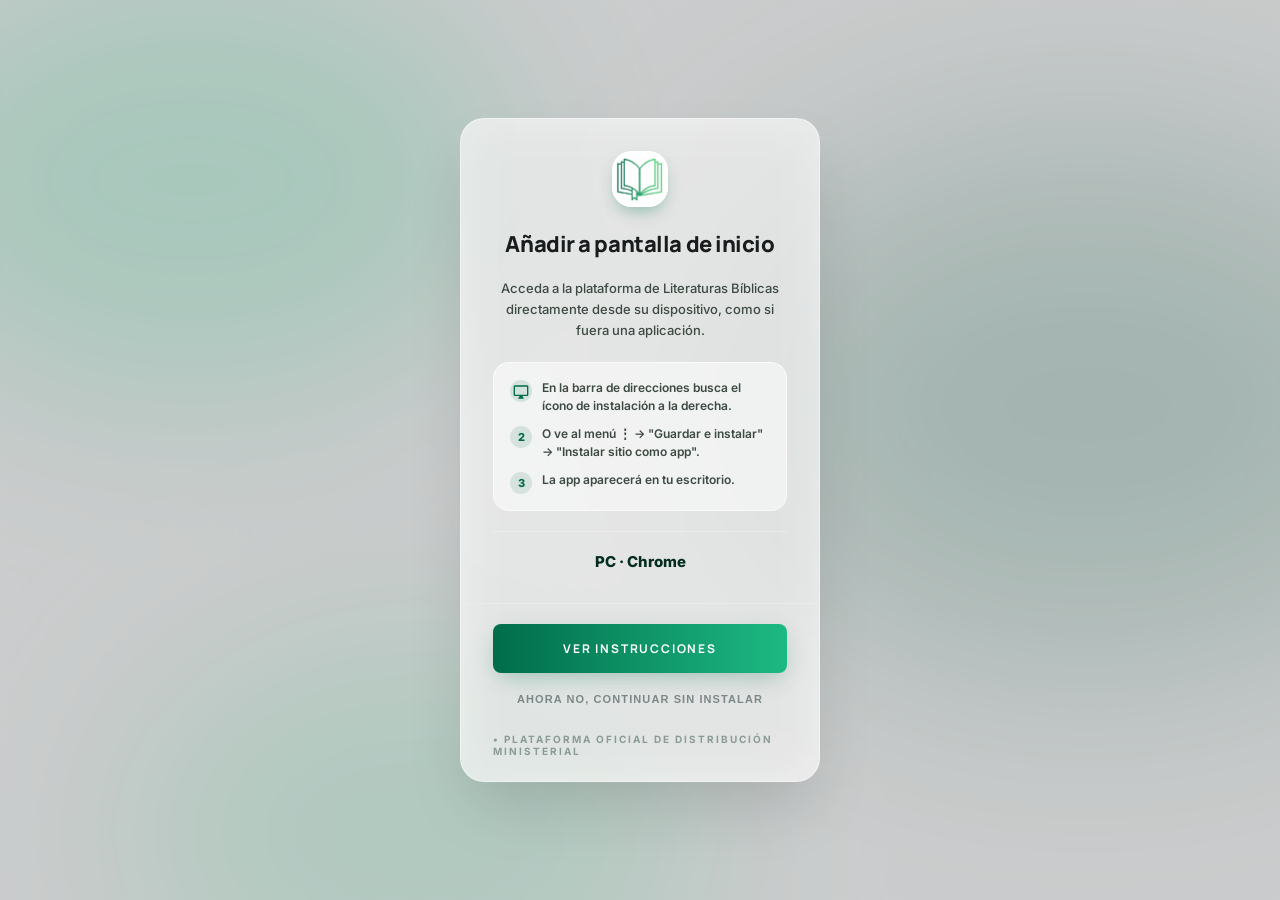
==== index.html @ d28c6828 "aplicacion de instalacion" ====
<!DOCTYPE html>
<html lang="es">
<head>
    <meta charset="UTF-8" />
    <meta name="viewport" content="width=device-width, initial-scale=1.0, viewport-fit=cover" />
    <title>Literaturas Bíblicas</title>

    <!-- PWA Meta -->
    <meta name="mobile-web-app-capable" content="yes" />
    <meta name="apple-mobile-web-app-capable" content="yes" />
    <meta name="apple-mobile-web-app-status-bar-style" content="default" />
    <meta name="apple-mobile-web-app-title" content="Lit. Bíblicas" />
    <meta name="application-name" content="Lit. Bíblicas" />
    <meta name="theme-color" content="#006c4a" />

    <link rel="apple-touch-icon" href="icon-192.png" />
    <link rel="apple-touch-icon" sizes="180x180" href="icon-192.png" />
    <link rel="manifest" href="manifest.json" />
    <link rel="icon" type="image/png" href="icon-192.png" />

    <link href="https://fonts.googleapis.com/css2?family=Manrope:wght@400;500;600;700;800&family=Inter:wght@300;400;500;600&display=swap" rel="stylesheet"/>

    <style>
        *, *::before, *::after { box-sizing: border-box; margin: 0; padding: 0; }
        :root {
            --primary: #006c4a;
            --primary-container: #1db983;
            --on-primary: #ffffff;
            --surface: #f8f9fa;
            --on-surface: #191c1d;
            --on-surface-variant: #3d4a42;
            --tertiary: #516161;
        }
        body {
            font-family: 'Inter', sans-serif;
            background: #f8f9fa;
            min-height: 100dvh;
            display: flex;
            align-items: center;
            justify-content: center;
            overflow: hidden;
            position: relative;
        }
        .bg-blobs { position: fixed; inset: 0; pointer-events: none; z-index: 0; overflow: hidden; }
        .blob { position: absolute; border-radius: 50%; filter: blur(90px); }
        .blob-1 { top: -5%; left: -10%; width: 50%; height: 50%; background: rgba(110,231,183,0.30); }
        .blob-2 { top: 15%; right: -15%; width: 60%; height: 60%; background: rgba(0,108,74,0.20); filter: blur(120px); }
        .blob-3 { bottom: -15%; left: 10%; width: 45%; height: 45%; background: rgba(167,243,208,0.40); }

        .modal-overlay {
            position: fixed; inset: 0; background: rgba(25, 28, 29, 0.20); backdrop-filter: blur(4px);
            -webkit-backdrop-filter: blur(4px); z-index: 100; display: flex; align-items: center;
            justify-content: center; padding: 1.5rem; animation: fadeOverlay 0.3s ease-out;
        }
        @keyframes fadeOverlay { from { opacity: 0; } to { opacity: 1; } }

        .modal {
            background: rgba(255, 255, 255, 0.70); backdrop-filter: blur(24px);
            -webkit-backdrop-filter: blur(24px); border: 1px solid rgba(255,255,255,0.40);
            border-radius: 24px; width: 100%; max-width: 360px; overflow: hidden;
            box-shadow: 0 32px 64px -12px rgba(0,0,0,0.15); animation: zoomIn 0.3s ease-out;
        }
        @keyframes zoomIn { from { transform: scale(0.95); opacity: 0; } to { transform: scale(1); opacity: 1; } }

        .modal-body { padding: 2rem; display: flex; flex-direction: column; align-items: center; text-align: center; gap: 1.25rem; }

        .app-icon-preview { width: 56px; height: 56px; border-radius: 20px; background-color: #ffffff; box-shadow: 0 8px 16px -4px rgba(0,108,74,0.35); margin-bottom: 0.25rem; object-fit: cover; display: block; }

        .modal-title { font-family: 'Manrope', sans-serif; font-size: 1.375rem; font-weight: 800; color: var(--on-surface); letter-spacing: -0.02em; line-height: 1.2; }
        .modal-desc { font-size: 0.8125rem; font-weight: 500; color: var(--on-surface-variant); line-height: 1.65; max-width: 280px; }

        .steps { width: 100%; background: rgba(255,255,255,0.50); border-radius: 16px; border: 1px solid rgba(255,255,255,0.60); padding: 1rem; display: flex; flex-direction: column; gap: 0.625rem; text-align: left; }
        .step { display: flex; align-items: flex-start; gap: 0.625rem; font-size: 0.75rem; font-weight: 600; color: var(--on-surface-variant); line-height: 1.5; }
        .step-num { min-width: 22px; height: 22px; border-radius: 50%; background: rgba(0,108,74,0.12); color: var(--primary); font-size: 0.6875rem; font-weight: 800; display: flex; align-items: center; justify-content: center; flex-shrink: 0; margin-top: 1px; }
        .step-icon { width: 16px; height: 16px; fill: var(--primary); flex-shrink: 0; margin-top: 3px; }

        .divider { width: 100%; height: 1px; background: rgba(255,255,255,0.30); }
        .highlight-text { font-size: 0.9375rem; font-weight: 800; color: #042d1e; }

        .modal-footer { padding: 1.25rem 2rem 1.5rem; border-top: 1px solid rgba(255,255,255,0.20); display: flex; flex-direction: column; gap: 0.625rem; }
        
        .btn-primary { width: 100%; padding: 1rem; background: linear-gradient(90deg, #006c4a 0%, #1db983 100%); color: white; border: none; border-radius: 8px; font-family: 'Manrope', sans-serif; font-size: 0.75rem; font-weight: 700; letter-spacing: 0.15em; text-transform: uppercase; cursor: pointer; transition: opacity 0.2s, transform 0.15s; box-shadow: 0 8px 24px -6px rgba(0,108,74,0.35); }
        .btn-primary:hover { opacity: 0.92; } .btn-primary:active { transform: scale(0.98); } .btn-primary:disabled { opacity: 0.55; cursor: not-allowed; }
        
        .btn-skip { width: 100%; padding: 0.625rem; background: transparent; border: none; font-size: 0.6875rem; font-weight: 700; color: var(--tertiary); letter-spacing: 0.10em; text-transform: uppercase; cursor: pointer; opacity: 0.70; transition: opacity 0.2s; }
        .btn-skip:hover { opacity: 1; }

        .redirect-screen { display: flex; flex-direction: column; align-items: center; justify-content: center; text-align: center; gap: 1rem; padding: 2rem; min-height: 100dvh; position: relative; z-index: 10; }
        .redirect-screen .spinner { width: 48px; height: 48px; border: 3px solid rgba(0,108,74,0.15); border-top-color: var(--primary); border-radius: 50%; animation: spin 0.8s linear infinite; }
        @keyframes spin { to { transform: rotate(360deg); } }
        .redirect-screen p { font-family: 'Manrope', sans-serif; font-size: 0.875rem; font-weight: 600; color: var(--on-surface-variant); letter-spacing: 0.05em; }
        
        .brand-footer { font-size: 0.625rem; font-weight: 700; letter-spacing: 0.20em; text-transform: uppercase; color: rgba(4,45,30,0.40); margin-top: 0.5rem; }
        .hidden { display: none !important; }
    </style>
</head>
<body>

<div class="bg-blobs">
    <div class="blob blob-1"></div>
    <div class="blob blob-2"></div>
    <div class="blob blob-3"></div>
</div>

<svg style="display:none" xmlns="http://www.w3.org/2000/svg">
    <symbol id="i-share" viewBox="0 0 24 24"><path d="M16 5l-1.42 1.42-1.59-1.59V16h-1.98V4.83L9.42 6.42 8 5l4-4 4 4zm4 5v11c0 1.1-.9 2-2 2H6c-1.11 0-2-.89-2-2V10c0-1.11.89-2 2-2h3v2H6v11h12V10h-3V8h3c1.1 0 2 .89 2 2z"/></symbol>
    <symbol id="i-more" viewBox="0 0 24 24"><path d="M12 8c1.1 0 2-.9 2-2s-.9-2-2-2-2 .9-2 2 .9 2 2 2zm0 2c-1.1 0-2 .9-2 2s.9 2 2 2 2-.9 2-2-.9-2-2-2zm0 6c-1.1 0-2 .9-2 2s.9 2 2 2 2-.9 2-2-.9-2-2-2z"/></symbol>
    <symbol id="i-desktop" viewBox="0 0 24 24"><path d="M21 2H3c-1.1 0-2 .9-2 2v12c0 1.1.9 2 2 2h7l-2 3v1h8v-1l-2-3h7c1.1 0 2-.9 2-2V4c0-1.1-.9-2-2-2zm0 14H3V4h18v12z"/></symbol>
    <symbol id="i-android" viewBox="0 0 24 24"><path d="M17.523 15.341a1 1 0 0 1-1-1 1 1 0 0 1 1-1 1 1 0 0 1 1 1 1 1 0 0 1-1 1m-11.046 0a1 1 0 0 1-1-1 1 1 0 0 1 1-1 1 1 0 0 1 1 1 1 1 0 0 1-1 1M17.705 9.5l1.938-3.354a.403.403 0 0 0-.148-.549.403.403 0 0 0-.55.148L17.00 9.17A11.32 11.32 0 0 0 12 8c-1.747 0-3.388.401-4.855 1.108L5.2 5.745a.403.403 0 0 0-.55-.148.403.403 0 0 0-.148.549L6.44 9.5C4.326 10.667 2.908 12.758 2.908 15.17H21.09c0-2.412-1.418-4.503-3.386-5.67"/></symbol>
    <symbol id="i-info" viewBox="0 0 24 24"><path d="M12 2C6.48 2 2 6.48 2 12s4.48 10 10 10 10-4.48 10-10S17.52 2 12 2zm1 15h-2v-6h2v6zm0-8h-2V7h2v2z"/></symbol>
</svg>

<div class="redirect-screen hidden" id="redirectScreen">
    <img src="icon-192.png" alt="Icono" class="app-icon-preview" style="width:72px;height:72px;border-radius:20px;">
    <div>
        <p style="font-family:'Manrope',sans-serif;font-size:1.1rem;font-weight:800;color:#042d1e;margin-bottom:4px;">Literaturas Bíblicas</p>
        <p style="font-size:0.75rem;color:var(--on-surface-variant);font-weight:500;">Abriendo la plataforma…</p>
    </div>
    <div class="spinner"></div>
    <p class="brand-footer">• Plataforma Oficial de Distribución Ministerial</p>
</div>

<div class="modal-overlay hidden" id="modalOverlay">
    <div class="modal" id="modal">
        <div class="modal-body" id="modalBody">
            <img src="icon-192.png" alt="Icono" class="app-icon-preview">
            <h2 class="modal-title" id="modalTitle">Añadir a pantalla de inicio</h2>
            <p class="modal-desc" id="modalDesc">
                Acceda a la plataforma de Literaturas Bíblicas directamente desde su dispositivo, como si fuera una aplicación.
            </p>
            <div class="steps" id="stepsBox"></div>
            <div class="divider"></div>
            <p class="highlight-text" id="platformLabel"></p>
        </div>
        <div class="modal-footer">
            <button class="btn-primary" id="btnAction" onclick="handleAction()">
                AÑADIR A INICIO
            </button>
            <button class="btn-skip" onclick="skipAndGo()">
                Ahora no, continuar sin instalar
            </button>
            <p class="brand-footer">• Plataforma Oficial de Distribución Ministerial</p>
        </div>
    </div>
</div>

<script>
    const APP_URL = 'https://script.google.com/macros/s/AKfycbxErZpzjxX4OtfdjcHgr7zdVkTiATpbH0q8MA35F3gv9asJ4lAZv3z_hXBvRh4623ho/exec';

    if ('serviceWorker' in navigator) {
        window.addEventListener('load', () => {
            navigator.serviceWorker.register('./sw.js').catch(err => console.warn('SW:', err));
        });
    }

    const ua = navigator.userAgent || '';
    const isIOS = /iP(hone|ad|od)/i.test(ua);
    const isMac = /Macintosh/i.test(ua) && !isIOS;
    const isAndroid = /Android/i.test(ua);
    const isWindows = /Windows/i.test(ua);
    const isLinux = /Linux/i.test(ua) && !isAndroid;
    const isSafari = /Safari/i.test(ua) && !/Chrome/i.test(ua);
    const isChrome = /Chrome/i.test(ua) && !/Edg/i.test(ua);
    const isEdge = /Edg/i.test(ua);
    const isFirefox = /Firefox/i.test(ua);
    const isSamsungBrowser = /SamsungBrowser/i.test(ua);

    // Detección ESTRICTA de App Instalada
    const isStandalone = window.matchMedia('(display-mode: standalone)').matches || window.navigator.standalone === true;

    let deferredPrompt = null;
    window.addEventListener('beforeinstallprompt', (e) => {
        e.preventDefault();
        deferredPrompt = e;
        updateButtonForNative();
    });

    window.addEventListener('DOMContentLoaded', () => {
        // ÚNICA regla para saltar: estar abriéndolo como app nativa instalada.
        if (isStandalone) {
            goToApp();
        } else {
            buildModal();
            show('modalOverlay');
        }
    });

    function buildModal() {
        const stepsBox = document.getElementById('stepsBox');
        const platformLabel = document.getElementById('platformLabel');
        const btnAction = document.getElementById('btnAction');

        let steps = [];
        let label = '';
        let btnText = 'AÑADIR A INICIO';

        if (isIOS) {
            label = 'iOS · Safari';
            if (!isSafari) {
                label = 'iOS · Abrir en Safari';
                btnText = 'ABRIR EN SAFARI';
                steps = [
                    { text: 'Toca el botón de abajo para abrir esta página en Safari.' },
                    { text: 'Luego pulsa el ícono Compartir (cuadro con flecha ↑).' },
                    { text: 'Selecciona "Añadir a pantalla de inicio".' },
                    { text: 'Confirma tocando "Añadir".' }
                ];
            } else {
                btnText = 'VER INSTRUCCIONES';
                steps = [
                    { icon: 'i-share', text: 'Pulsa el ícono Compartir (cuadro con flecha ↑) en la barra inferior.' },
                    { text: 'Desplázate y toca "Añadir a pantalla de inicio".' },
                    { text: 'Confirma tocando "Añadir" en la esquina superior derecha.' }
                ];
            }
        } else if (isAndroid) {
            label = 'Android · ' + (isSamsungBrowser ? 'Samsung Internet' : isChrome ? 'Chrome' : isEdge ? 'Edge' : 'Navegador');
            if (deferredPrompt) {
                btnText = 'AÑADIR A INICIO AHORA';
                steps = [
                    { icon: 'i-android', text: 'Toca el botón de abajo.' },
                    { text: 'Confirma "Instalar" o "Añadir" en el mensaje del sistema.' },
                    { text: 'El icono aparecerá en tu pantalla de inicio.' }
                ];
            } else if (isSamsungBrowser) {
                btnText = 'VER INSTRUCCIONES';
                steps = [
                    { icon: 'i-more', text: 'Toca el ícono ⋮ (menú) en la esquina inferior derecha.' },
                    { text: 'Selecciona "Añadir a página de inicio".' },
                    { text: 'Confirma tocando "Añadir".' }
                ];
            } else if (isFirefox) {
                btnText = 'VER INSTRUCCIONES';
                steps = [
                    { icon: 'i-more', text: 'Toca el ícono ⋮ (menú) arriba a la derecha.' },
                    { text: 'Selecciona "Instalar" o "Añadir a pantalla de inicio".' },
                    { text: 'Confirma en el diálogo que aparece.' }
                ];
            } else {
                btnText = 'VER INSTRUCCIONES';
                steps = [
                    { icon: 'i-more', text: 'Toca el ícono ⋮ (menú) del navegador.' },
                    { text: 'Busca "Añadir a pantalla de inicio" o "Instalar app".' },
                    { text: 'Confirma para crear el icono.' }
                ];
            }
        } else if (isWindows || isMac || isLinux) {
            const browser = isEdge ? 'Edge' : isChrome ? 'Chrome' : isFirefox ? 'Firefox' : 'Navegador';
            label = (isWindows ? 'Windows' : isMac ? 'macOS' : 'PC') + ' · ' + browser;

            if ((isChrome || isEdge) && !isFirefox) {
                btnText = deferredPrompt ? 'INSTALAR APLICACIÓN' : 'VER INSTRUCCIONES';
                steps = [
                    { icon: 'i-desktop', text: deferredPrompt
                        ? 'Haz clic en el botón de abajo para instalar directamente.'
                        : 'En la barra de direcciones busca el ícono de instalación a la derecha.' },
                    { text: 'O ve al menú ⋮ → "Guardar e instalar" → "Instalar sitio como app".' },
                    { text: 'La app aparecerá en tu escritorio.' }
                ];
            } else {
                btnText = 'VER INSTRUCCIONES';
                steps = [
                    { icon: 'i-info', text: 'Para una instalación automática usa Chrome o Edge.' },
                    { text: 'Abre esta página en Chrome y busca el ícono de instalar en la barra de direcciones.' },
                    { text: 'Haz clic para añadir el acceso directo como aplicación.' }
                ];
            }
        } else {
            label = 'Tu dispositivo';
            btnText = 'VER INSTRUCCIONES';
            steps = [
                { icon: 'i-more', text: 'Abre el menú de tu navegador.' },
                { text: 'Busca la opción "Añadir a pantalla de inicio" o "Instalar".' },
                { text: 'Confirma para crear el acceso directo.' }
            ];
        }

        stepsBox.innerHTML = steps.map((s, i) => `
            <div class="step">
                <div class="step-num">${s.icon ? `<svg class="step-icon" viewBox="0 0 24 24"><use href="#${s.icon}"></use></svg>` : i + 1}</div>
                <span>${s.text}</span>
            </div>
        `).join('');
        platformLabel.textContent = label;
        btnAction.textContent = btnText;
    }

    function updateButtonForNative() {
        const btn = document.getElementById('btnAction');
        if (btn && (isAndroid || (!isIOS && (isWindows || isMac || isLinux)))) {
            btn.textContent = (isWindows || isMac || isLinux) ? 'INSTALAR APLICACIÓN' : 'AÑADIR A INICIO AHORA';
            buildModal(); 
        }
    }

    async function handleAction() {
        const btn = document.getElementById('btnAction');

        if (deferredPrompt) {
            btn.disabled = true;
            btn.textContent = 'INSTALANDO…';
            try {
                await deferredPrompt.prompt();
                const choice = await deferredPrompt.userChoice;
                deferredPrompt = null;
                if (choice.outcome === 'accepted') {
                    btn.textContent = '✓ INSTALADO';
                    setTimeout(goToApp, 1200);
                } else {
                    btn.disabled = false;
                    btn.textContent = 'AÑADIR A INICIO';
                }
            } catch(e) {
                btn.disabled = false;
                btn.textContent = 'AÑADIR A INICIO';
            }
            return;
        }

        if (isIOS && !isSafari) {
            window.location.href = 'x-web-search://?q=' + encodeURIComponent(location.href);
            setTimeout(() => {
                document.getElementById('modalDesc').textContent = 'Copia esta URL y ábrela en Safari: ' + location.href;
            }, 400);
            return;
        }

        skipAndGo();
    }

    function skipAndGo() {
        hide('modalOverlay');
        goToApp();
    }

    function goToApp() {
        show('redirectScreen');
        setTimeout(() => { window.location.href = APP_URL; }, 800);
    }

    function show(id) { document.getElementById(id).classList.remove('hidden'); }
    function hide(id) { document.getElementById(id).classList.add('hidden'); }
</script>

</body>
</html>
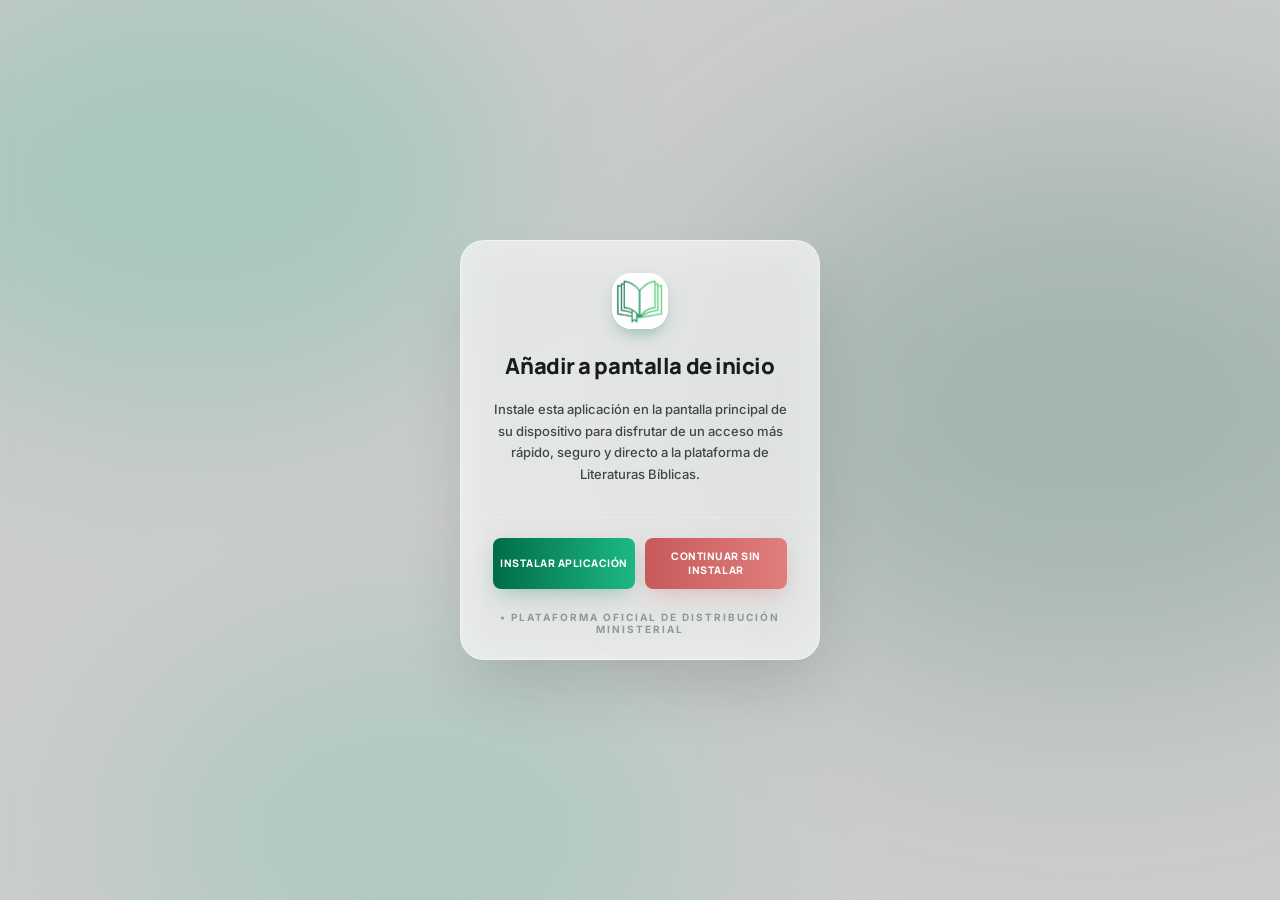
==== commit 62defee7: "areglados los botones de instalar y no instalar" ====
--- a/index.html
+++ b/index.html
@@ -29,6 +29,7 @@
             --surface: #f8f9fa;
             --on-surface: #191c1d;
             --on-surface-variant: #3d4a42;
+            --error: #ba1a1a;
             --tertiary: #516161;
         }
         body {
@@ -64,33 +65,86 @@
 
         .modal-body { padding: 2rem; display: flex; flex-direction: column; align-items: center; text-align: center; gap: 1.25rem; }
 
-        .app-icon-preview { width: 56px; height: 56px; border-radius: 20px; background-color: #ffffff; box-shadow: 0 8px 16px -4px rgba(0,108,74,0.35); margin-bottom: 0.25rem; object-fit: cover; display: block; }
+        .app-icon-preview { 
+            width: 56px; 
+            height: 56px; 
+            border-radius: 20px; 
+            background-color: #ffffff; 
+            box-shadow: 0 8px 16px -4px rgba(0,108,74,0.35); 
+            margin-bottom: 0.25rem; 
+            object-fit: cover; 
+            display: block;
+            image-rendering: -webkit-optimize-contrast;
+            image-rendering: high-quality;
+        }
 
         .modal-title { font-family: 'Manrope', sans-serif; font-size: 1.375rem; font-weight: 800; color: var(--on-surface); letter-spacing: -0.02em; line-height: 1.2; }
-        .modal-desc { font-size: 0.8125rem; font-weight: 500; color: var(--on-surface-variant); line-height: 1.65; max-width: 280px; }
-
-        .steps { width: 100%; background: rgba(255,255,255,0.50); border-radius: 16px; border: 1px solid rgba(255,255,255,0.60); padding: 1rem; display: flex; flex-direction: column; gap: 0.625rem; text-align: left; }
+        .modal-desc { font-size: 0.8125rem; font-weight: 500; color: var(--on-surface-variant); line-height: 1.65; width: 100%; transition: all 0.3s ease;}
+
+        .steps { width: 100%; background: rgba(255,255,255,0.50); border-radius: 16px; border: 1px solid rgba(255,255,255,0.60); padding: 1rem; display: flex; flex-direction: column; gap: 0.625rem; text-align: left; animation: fadeOverlay 0.3s ease-out;}
         .step { display: flex; align-items: flex-start; gap: 0.625rem; font-size: 0.75rem; font-weight: 600; color: var(--on-surface-variant); line-height: 1.5; }
         .step-num { min-width: 22px; height: 22px; border-radius: 50%; background: rgba(0,108,74,0.12); color: var(--primary); font-size: 0.6875rem; font-weight: 800; display: flex; align-items: center; justify-content: center; flex-shrink: 0; margin-top: 1px; }
         .step-icon { width: 16px; height: 16px; fill: var(--primary); flex-shrink: 0; margin-top: 3px; }
 
-        .divider { width: 100%; height: 1px; background: rgba(255,255,255,0.30); }
-        .highlight-text { font-size: 0.9375rem; font-weight: 800; color: #042d1e; }
-
-        .modal-footer { padding: 1.25rem 2rem 1.5rem; border-top: 1px solid rgba(255,255,255,0.20); display: flex; flex-direction: column; gap: 0.625rem; }
-        
-        .btn-primary { width: 100%; padding: 1rem; background: linear-gradient(90deg, #006c4a 0%, #1db983 100%); color: white; border: none; border-radius: 8px; font-family: 'Manrope', sans-serif; font-size: 0.75rem; font-weight: 700; letter-spacing: 0.15em; text-transform: uppercase; cursor: pointer; transition: opacity 0.2s, transform 0.15s; box-shadow: 0 8px 24px -6px rgba(0,108,74,0.35); }
-        .btn-primary:hover { opacity: 0.92; } .btn-primary:active { transform: scale(0.98); } .btn-primary:disabled { opacity: 0.55; cursor: not-allowed; }
-        
-        .btn-skip { width: 100%; padding: 0.625rem; background: transparent; border: none; font-size: 0.6875rem; font-weight: 700; color: var(--tertiary); letter-spacing: 0.10em; text-transform: uppercase; cursor: pointer; opacity: 0.70; transition: opacity 0.2s; }
-        .btn-skip:hover { opacity: 1; }
+        .modal-footer { padding: 1.25rem 2rem 1.5rem; border-top: 1px solid rgba(255,255,255,0.20); display: flex; flex-direction: column; gap: 0.875rem; }
+        
+        .action-buttons {
+            display: grid;
+            grid-template-columns: 1fr 1fr;
+            gap: 0.625rem;
+            width: 100%;
+            transition: all 0.3s ease;
+        }
+
+        .btn-action {
+            width: 100%;
+            padding: 0.75rem 0.4rem;
+            color: white;
+            border: none;
+            border-radius: 8px;
+            font-family: 'Manrope', sans-serif;
+            font-size: 0.65rem;
+            font-weight: 800;
+            letter-spacing: 0.05em;
+            text-transform: uppercase;
+            cursor: pointer;
+            transition: opacity 0.2s, transform 0.15s;
+            display: flex;
+            align-items: center;
+            justify-content: center;
+            text-align: center;
+            line-height: 1.3;
+        }
+
+        .btn-action:hover { opacity: 0.92; } 
+        .btn-action:active { transform: scale(0.98); } 
+        .btn-action:disabled { opacity: 0.55; cursor: not-allowed; }
+
+        .btn-primary { 
+            background: linear-gradient(90deg, #006c4a 0%, #1db983 100%); 
+            box-shadow: 0 8px 24px -6px rgba(0,108,74,0.35); 
+        }
+        
+        .btn-danger { 
+            background: linear-gradient(90deg, #c75a5a 0%, #e07e7e 100%); 
+            box-shadow: 0 8px 24px -6px rgba(199, 90, 90, 0.35); 
+        }
 
         .redirect-screen { display: flex; flex-direction: column; align-items: center; justify-content: center; text-align: center; gap: 1rem; padding: 2rem; min-height: 100dvh; position: relative; z-index: 10; }
         .redirect-screen .spinner { width: 48px; height: 48px; border: 3px solid rgba(0,108,74,0.15); border-top-color: var(--primary); border-radius: 50%; animation: spin 0.8s linear infinite; }
         @keyframes spin { to { transform: rotate(360deg); } }
         .redirect-screen p { font-family: 'Manrope', sans-serif; font-size: 0.875rem; font-weight: 600; color: var(--on-surface-variant); letter-spacing: 0.05em; }
         
-        .brand-footer { font-size: 0.625rem; font-weight: 700; letter-spacing: 0.20em; text-transform: uppercase; color: rgba(4,45,30,0.40); margin-top: 0.5rem; }
+        .brand-footer { 
+            font-size: 0.625rem; 
+            font-weight: 700; 
+            letter-spacing: 0.20em; 
+            text-transform: uppercase; 
+            color: rgba(4,45,30,0.40); 
+            margin-top: 0.5rem; 
+            text-align: center; /* Centrado como solicitaste */
+        }
+        
         .hidden { display: none !important; }
     </style>
 </head>
@@ -111,7 +165,7 @@
 </svg>
 
 <div class="redirect-screen hidden" id="redirectScreen">
-    <img src="icon-192.png" alt="Icono" class="app-icon-preview" style="width:72px;height:72px;border-radius:20px;">
+    <img src="icon-192.png" srcset="icon-192.png 1x, icon-512.png 2x" alt="Icono" class="app-icon-preview" style="width:72px;height:72px;border-radius:20px;">
     <div>
         <p style="font-family:'Manrope',sans-serif;font-size:1.1rem;font-weight:800;color:#042d1e;margin-bottom:4px;">Literaturas Bíblicas</p>
         <p style="font-size:0.75rem;color:var(--on-surface-variant);font-weight:500;">Abriendo la plataforma…</p>
@@ -123,22 +177,27 @@
 <div class="modal-overlay hidden" id="modalOverlay">
     <div class="modal" id="modal">
         <div class="modal-body" id="modalBody">
-            <img src="icon-192.png" alt="Icono" class="app-icon-preview">
+            <img src="icon-192.png" srcset="icon-192.png 1x, icon-512.png 2x" alt="Icono" class="app-icon-preview">
+            
             <h2 class="modal-title" id="modalTitle">Añadir a pantalla de inicio</h2>
+            
             <p class="modal-desc" id="modalDesc">
-                Acceda a la plataforma de Literaturas Bíblicas directamente desde su dispositivo, como si fuera una aplicación.
+                Instale esta aplicación en la pantalla principal de su dispositivo para disfrutar de un acceso más rápido, seguro y directo a la plataforma de Literaturas Bíblicas.
             </p>
-            <div class="steps" id="stepsBox"></div>
-            <div class="divider"></div>
-            <p class="highlight-text" id="platformLabel"></p>
+            
+            <!-- Las instrucciones están ocultas inicialmente para no ocupar espacio -->
+            <div class="steps hidden" id="stepsBox"></div>
         </div>
+        
         <div class="modal-footer">
-            <button class="btn-primary" id="btnAction" onclick="handleAction()">
-                AÑADIR A INICIO
-            </button>
-            <button class="btn-skip" onclick="skipAndGo()">
-                Ahora no, continuar sin instalar
-            </button>
+            <div class="action-buttons" id="actionButtons">
+                <button class="btn-action btn-primary" id="btnAction" onclick="handleAction()">
+                    INSTALAR APLICACIÓN
+                </button>
+                <button class="btn-action btn-danger" id="btnSkip" onclick="skipAndGo()">
+                    CONTINUAR SIN INSTALAR
+                </button>
+            </div>
             <p class="brand-footer">• Plataforma Oficial de Distribución Ministerial</p>
         </div>
     </div>
@@ -165,48 +224,36 @@
     const isFirefox = /Firefox/i.test(ua);
     const isSamsungBrowser = /SamsungBrowser/i.test(ua);
 
-    // Detección ESTRICTA de App Instalada
     const isStandalone = window.matchMedia('(display-mode: standalone)').matches || window.navigator.standalone === true;
 
     let deferredPrompt = null;
     window.addEventListener('beforeinstallprompt', (e) => {
         e.preventDefault();
         deferredPrompt = e;
-        updateButtonForNative();
     });
 
     window.addEventListener('DOMContentLoaded', () => {
-        // ÚNICA regla para saltar: estar abriéndolo como app nativa instalada.
         if (isStandalone) {
             goToApp();
         } else {
-            buildModal();
+            prepareSteps(); // Prepara las instrucciones en memoria, pero no las muestra todavía
             show('modalOverlay');
         }
     });
 
-    function buildModal() {
+    // Esta función genera las instrucciones según el dispositivo
+    function prepareSteps() {
         const stepsBox = document.getElementById('stepsBox');
-        const platformLabel = document.getElementById('platformLabel');
-        const btnAction = document.getElementById('btnAction');
-
         let steps = [];
-        let label = '';
-        let btnText = 'AÑADIR A INICIO';
 
         if (isIOS) {
-            label = 'iOS · Safari';
             if (!isSafari) {
-                label = 'iOS · Abrir en Safari';
-                btnText = 'ABRIR EN SAFARI';
-                steps = [
-                    { text: 'Toca el botón de abajo para abrir esta página en Safari.' },
-                    { text: 'Luego pulsa el ícono Compartir (cuadro con flecha ↑).' },
-                    { text: 'Selecciona "Añadir a pantalla de inicio".' },
-                    { text: 'Confirma tocando "Añadir".' }
+                steps = [
+                    { text: 'Esta función de instalación solo está disponible en Safari.' },
+                    { text: 'Toca opciones y copia el enlace de esta página.' },
+                    { text: 'Abre el navegador Safari, pega el enlace e instala desde allí.' }
                 ];
             } else {
-                btnText = 'VER INSTRUCCIONES';
                 steps = [
                     { icon: 'i-share', text: 'Pulsa el ícono Compartir (cuadro con flecha ↑) en la barra inferior.' },
                     { text: 'Desplázate y toca "Añadir a pantalla de inicio".' },
@@ -214,30 +261,19 @@
                 ];
             }
         } else if (isAndroid) {
-            label = 'Android · ' + (isSamsungBrowser ? 'Samsung Internet' : isChrome ? 'Chrome' : isEdge ? 'Edge' : 'Navegador');
-            if (deferredPrompt) {
-                btnText = 'AÑADIR A INICIO AHORA';
-                steps = [
-                    { icon: 'i-android', text: 'Toca el botón de abajo.' },
-                    { text: 'Confirma "Instalar" o "Añadir" en el mensaje del sistema.' },
-                    { text: 'El icono aparecerá en tu pantalla de inicio.' }
-                ];
-            } else if (isSamsungBrowser) {
-                btnText = 'VER INSTRUCCIONES';
+            if (isSamsungBrowser) {
                 steps = [
                     { icon: 'i-more', text: 'Toca el ícono ⋮ (menú) en la esquina inferior derecha.' },
                     { text: 'Selecciona "Añadir a página de inicio".' },
                     { text: 'Confirma tocando "Añadir".' }
                 ];
             } else if (isFirefox) {
-                btnText = 'VER INSTRUCCIONES';
                 steps = [
                     { icon: 'i-more', text: 'Toca el ícono ⋮ (menú) arriba a la derecha.' },
                     { text: 'Selecciona "Instalar" o "Añadir a pantalla de inicio".' },
                     { text: 'Confirma en el diálogo que aparece.' }
                 ];
             } else {
-                btnText = 'VER INSTRUCCIONES';
                 steps = [
                     { icon: 'i-more', text: 'Toca el ícono ⋮ (menú) del navegador.' },
                     { text: 'Busca "Añadir a pantalla de inicio" o "Instalar app".' },
@@ -245,20 +281,13 @@
                 ];
             }
         } else if (isWindows || isMac || isLinux) {
-            const browser = isEdge ? 'Edge' : isChrome ? 'Chrome' : isFirefox ? 'Firefox' : 'Navegador';
-            label = (isWindows ? 'Windows' : isMac ? 'macOS' : 'PC') + ' · ' + browser;
-
             if ((isChrome || isEdge) && !isFirefox) {
-                btnText = deferredPrompt ? 'INSTALAR APLICACIÓN' : 'VER INSTRUCCIONES';
-                steps = [
-                    { icon: 'i-desktop', text: deferredPrompt
-                        ? 'Haz clic en el botón de abajo para instalar directamente.'
-                        : 'En la barra de direcciones busca el ícono de instalación a la derecha.' },
+                steps = [
+                    { icon: 'i-desktop', text: 'En la barra de direcciones busca el ícono de instalación a la derecha.' },
                     { text: 'O ve al menú ⋮ → "Guardar e instalar" → "Instalar sitio como app".' },
                     { text: 'La app aparecerá en tu escritorio.' }
                 ];
             } else {
-                btnText = 'VER INSTRUCCIONES';
                 steps = [
                     { icon: 'i-info', text: 'Para una instalación automática usa Chrome o Edge.' },
                     { text: 'Abre esta página en Chrome y busca el ícono de instalar en la barra de direcciones.' },
@@ -266,8 +295,6 @@
                 ];
             }
         } else {
-            label = 'Tu dispositivo';
-            btnText = 'VER INSTRUCCIONES';
             steps = [
                 { icon: 'i-more', text: 'Abre el menú de tu navegador.' },
                 { text: 'Busca la opción "Añadir a pantalla de inicio" o "Instalar".' },
@@ -281,21 +308,13 @@
                 <span>${s.text}</span>
             </div>
         `).join('');
-        platformLabel.textContent = label;
-        btnAction.textContent = btnText;
-    }
-
-    function updateButtonForNative() {
-        const btn = document.getElementById('btnAction');
-        if (btn && (isAndroid || (!isIOS && (isWindows || isMac || isLinux)))) {
-            btn.textContent = (isWindows || isMac || isLinux) ? 'INSTALAR APLICACIÓN' : 'AÑADIR A INICIO AHORA';
-            buildModal(); 
-        }
-    }
-
+    }
+
+    // Lógica al presionar "INSTALAR APLICACIÓN"
     async function handleAction() {
         const btn = document.getElementById('btnAction');
 
+        // 1. Si el dispositivo permite instalación automática nativa:
         if (deferredPrompt) {
             btn.disabled = true;
             btn.textContent = 'INSTALANDO…';
@@ -308,24 +327,30 @@
                     setTimeout(goToApp, 1200);
                 } else {
                     btn.disabled = false;
-                    btn.textContent = 'AÑADIR A INICIO';
+                    btn.textContent = 'INSTALAR APLICACIÓN';
                 }
             } catch(e) {
                 btn.disabled = false;
-                btn.textContent = 'AÑADIR A INICIO';
+                btn.textContent = 'INSTALAR APLICACIÓN';
             }
             return;
         }
 
-        if (isIOS && !isSafari) {
-            window.location.href = 'x-web-search://?q=' + encodeURIComponent(location.href);
-            setTimeout(() => {
-                document.getElementById('modalDesc').textContent = 'Copia esta URL y ábrela en Safari: ' + location.href;
-            }, 400);
-            return;
-        }
-
-        skipAndGo();
+        // 2. Si NO permite instalación automática, cambiamos la vista para explicar por qué y mostrar los pasos:
+        
+        // Cambiar título y descripción
+        document.getElementById('modalTitle').textContent = 'Instalación Manual';
+        document.getElementById('modalDesc').innerHTML = '<span style="color:var(--error); font-weight:700;">Su navegador no soporta la instalación automática.</span><br>Por favor, siga estas sencillas instrucciones para añadirla manualmente:';
+        
+        // Mostrar los pasos específicos
+        document.getElementById('stepsBox').classList.remove('hidden');
+
+        // Ocultar botón de Instalar y hacer que el de Continuar ocupe todo el ancho
+        btn.classList.add('hidden'); 
+        document.getElementById('actionButtons').style.gridTemplateColumns = '1fr'; 
+        
+        const btnSkip = document.getElementById('btnSkip');
+        btnSkip.textContent = 'ENTENDIDO, CONTINUAR SIN INSTALAR';
     }
 
     function skipAndGo() {
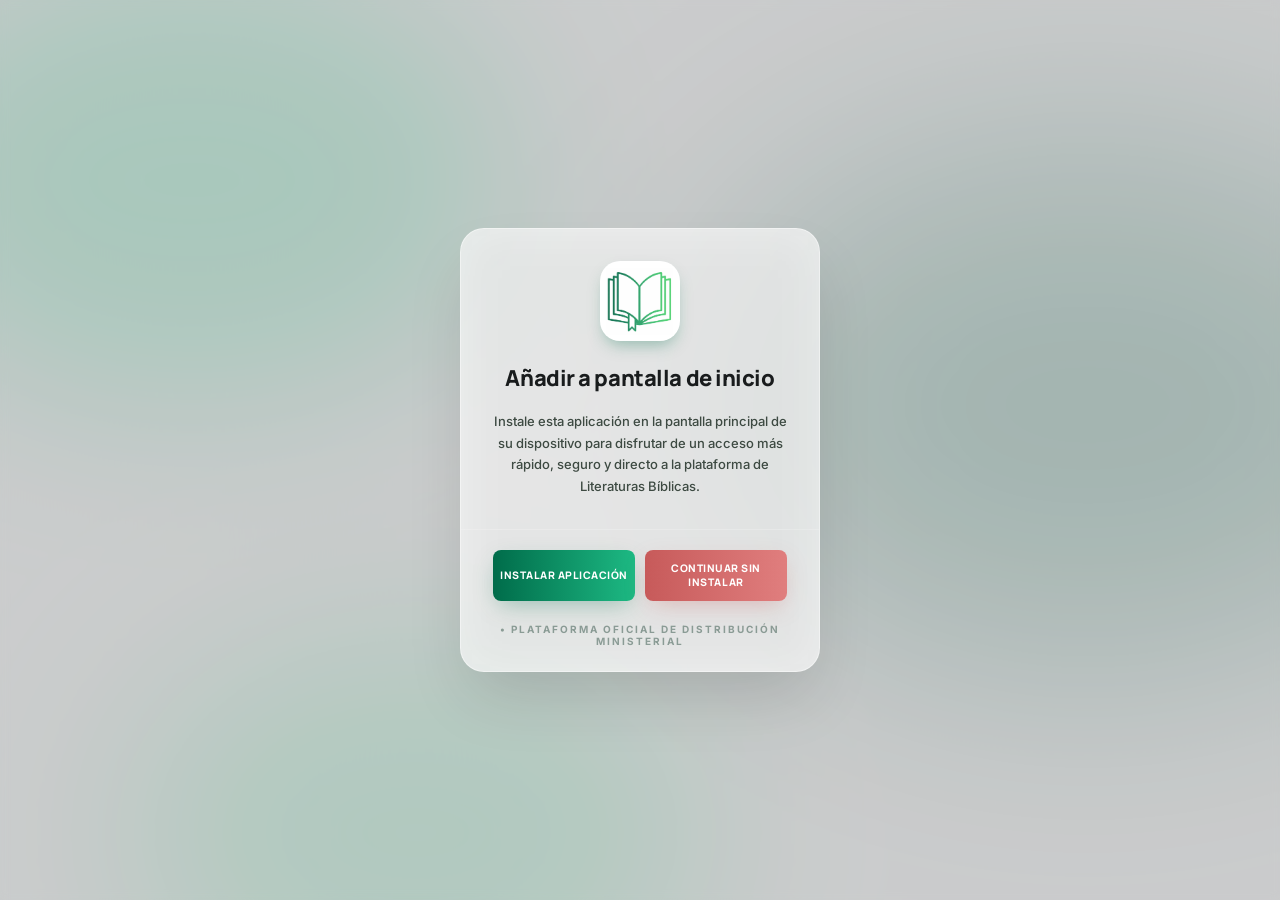
==== commit 17fcb502: "icono en 80px" ====
--- a/index.html
+++ b/index.html
@@ -66,8 +66,8 @@
         .modal-body { padding: 2rem; display: flex; flex-direction: column; align-items: center; text-align: center; gap: 1.25rem; }
 
         .app-icon-preview { 
-            width: 56px; 
-            height: 56px; 
+            width: 80px; 
+            height: 80px; 
             border-radius: 20px; 
             background-color: #ffffff; 
             box-shadow: 0 8px 16px -4px rgba(0,108,74,0.35); 
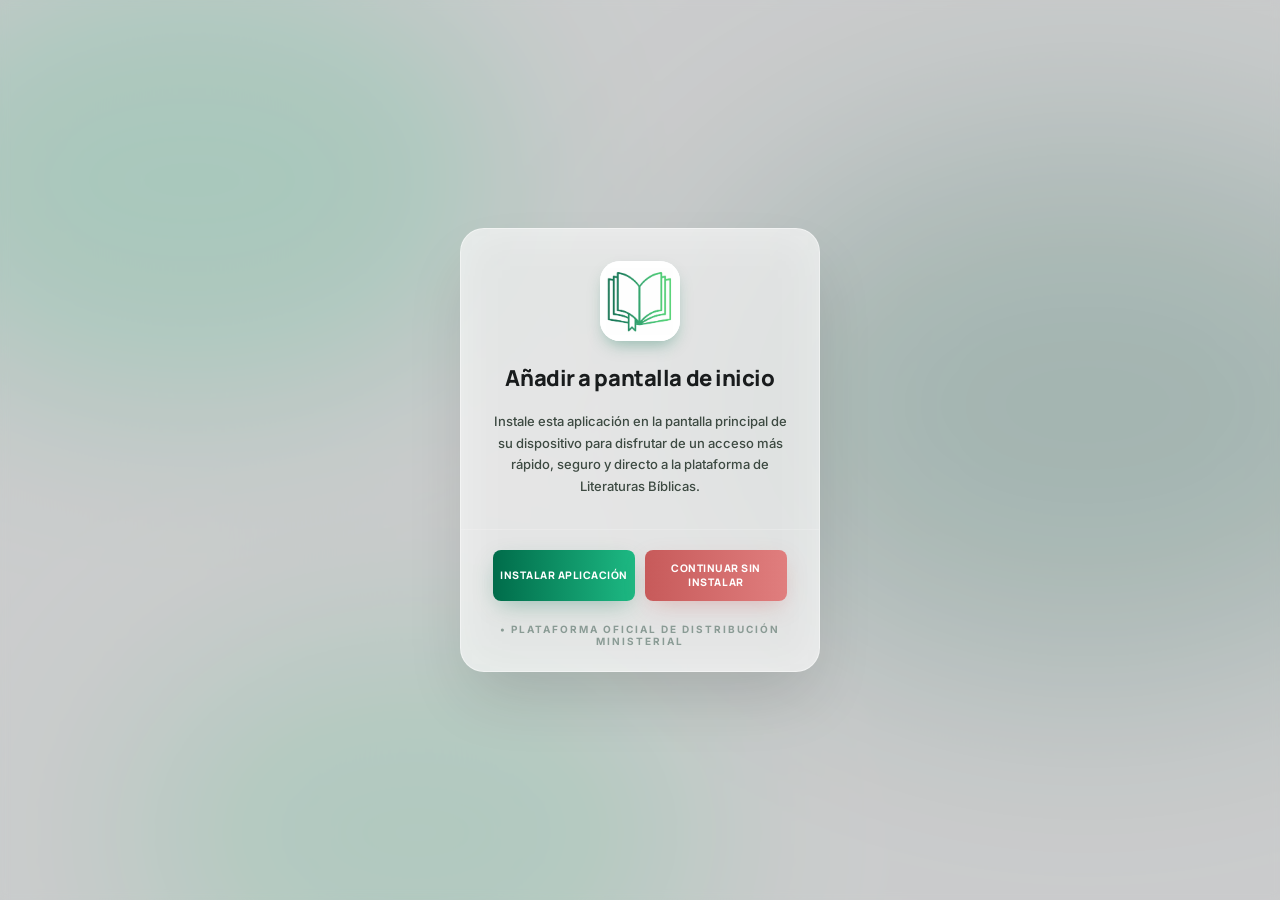
==== commit 81261f19: "icono mas grande" ====
--- a/index.html
+++ b/index.html
@@ -66,8 +66,8 @@
         .modal-body { padding: 2rem; display: flex; flex-direction: column; align-items: center; text-align: center; gap: 1.25rem; }
 
         .app-icon-preview { 
-            width: 80px; 
-            height: 80px; 
+            width: 80px !important; 
+            height: 80px !important; 
             border-radius: 20px; 
             background-color: #ffffff; 
             box-shadow: 0 8px 16px -4px rgba(0,108,74,0.35); 
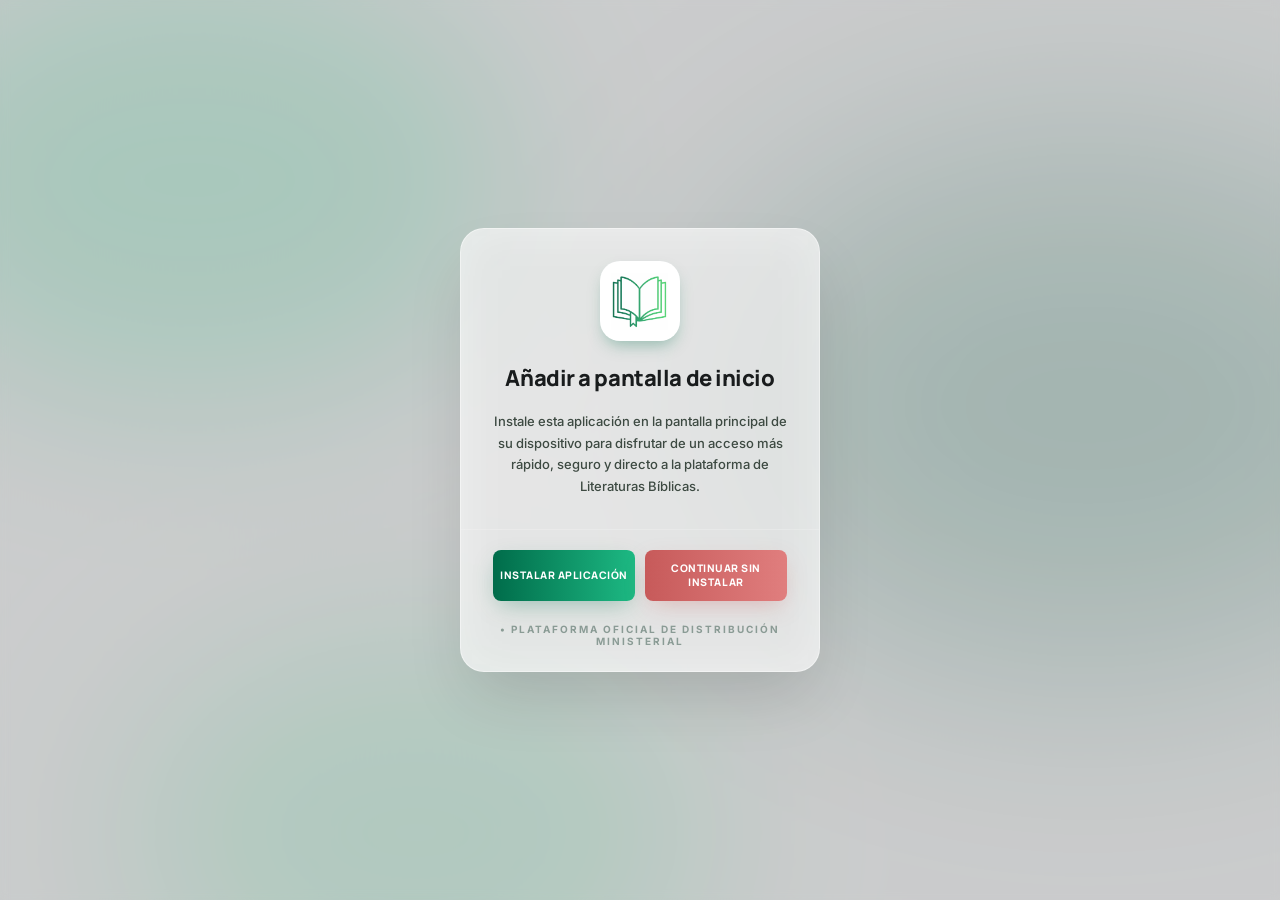
==== commit 19fc6c54: "arreglar el icono y una hoja css aparte" ====
--- a/index.html
+++ b/index.html
@@ -19,134 +19,9 @@
     <link rel="icon" type="image/png" href="icon-192.png" />
 
     <link href="https://fonts.googleapis.com/css2?family=Manrope:wght@400;500;600;700;800&family=Inter:wght@300;400;500;600&display=swap" rel="stylesheet"/>
-
-    <style>
-        *, *::before, *::after { box-sizing: border-box; margin: 0; padding: 0; }
-        :root {
-            --primary: #006c4a;
-            --primary-container: #1db983;
-            --on-primary: #ffffff;
-            --surface: #f8f9fa;
-            --on-surface: #191c1d;
-            --on-surface-variant: #3d4a42;
-            --error: #ba1a1a;
-            --tertiary: #516161;
-        }
-        body {
-            font-family: 'Inter', sans-serif;
-            background: #f8f9fa;
-            min-height: 100dvh;
-            display: flex;
-            align-items: center;
-            justify-content: center;
-            overflow: hidden;
-            position: relative;
-        }
-        .bg-blobs { position: fixed; inset: 0; pointer-events: none; z-index: 0; overflow: hidden; }
-        .blob { position: absolute; border-radius: 50%; filter: blur(90px); }
-        .blob-1 { top: -5%; left: -10%; width: 50%; height: 50%; background: rgba(110,231,183,0.30); }
-        .blob-2 { top: 15%; right: -15%; width: 60%; height: 60%; background: rgba(0,108,74,0.20); filter: blur(120px); }
-        .blob-3 { bottom: -15%; left: 10%; width: 45%; height: 45%; background: rgba(167,243,208,0.40); }
-
-        .modal-overlay {
-            position: fixed; inset: 0; background: rgba(25, 28, 29, 0.20); backdrop-filter: blur(4px);
-            -webkit-backdrop-filter: blur(4px); z-index: 100; display: flex; align-items: center;
-            justify-content: center; padding: 1.5rem; animation: fadeOverlay 0.3s ease-out;
-        }
-        @keyframes fadeOverlay { from { opacity: 0; } to { opacity: 1; } }
-
-        .modal {
-            background: rgba(255, 255, 255, 0.70); backdrop-filter: blur(24px);
-            -webkit-backdrop-filter: blur(24px); border: 1px solid rgba(255,255,255,0.40);
-            border-radius: 24px; width: 100%; max-width: 360px; overflow: hidden;
-            box-shadow: 0 32px 64px -12px rgba(0,0,0,0.15); animation: zoomIn 0.3s ease-out;
-        }
-        @keyframes zoomIn { from { transform: scale(0.95); opacity: 0; } to { transform: scale(1); opacity: 1; } }
-
-        .modal-body { padding: 2rem; display: flex; flex-direction: column; align-items: center; text-align: center; gap: 1.25rem; }
-
-        .app-icon-preview { 
-            width: 80px !important; 
-            height: 80px !important; 
-            border-radius: 20px; 
-            background-color: #ffffff; 
-            box-shadow: 0 8px 16px -4px rgba(0,108,74,0.35); 
-            margin-bottom: 0.25rem; 
-            object-fit: cover; 
-            display: block;
-            image-rendering: -webkit-optimize-contrast;
-            image-rendering: high-quality;
-        }
-
-        .modal-title { font-family: 'Manrope', sans-serif; font-size: 1.375rem; font-weight: 800; color: var(--on-surface); letter-spacing: -0.02em; line-height: 1.2; }
-        .modal-desc { font-size: 0.8125rem; font-weight: 500; color: var(--on-surface-variant); line-height: 1.65; width: 100%; transition: all 0.3s ease;}
-
-        .steps { width: 100%; background: rgba(255,255,255,0.50); border-radius: 16px; border: 1px solid rgba(255,255,255,0.60); padding: 1rem; display: flex; flex-direction: column; gap: 0.625rem; text-align: left; animation: fadeOverlay 0.3s ease-out;}
-        .step { display: flex; align-items: flex-start; gap: 0.625rem; font-size: 0.75rem; font-weight: 600; color: var(--on-surface-variant); line-height: 1.5; }
-        .step-num { min-width: 22px; height: 22px; border-radius: 50%; background: rgba(0,108,74,0.12); color: var(--primary); font-size: 0.6875rem; font-weight: 800; display: flex; align-items: center; justify-content: center; flex-shrink: 0; margin-top: 1px; }
-        .step-icon { width: 16px; height: 16px; fill: var(--primary); flex-shrink: 0; margin-top: 3px; }
-
-        .modal-footer { padding: 1.25rem 2rem 1.5rem; border-top: 1px solid rgba(255,255,255,0.20); display: flex; flex-direction: column; gap: 0.875rem; }
-        
-        .action-buttons {
-            display: grid;
-            grid-template-columns: 1fr 1fr;
-            gap: 0.625rem;
-            width: 100%;
-            transition: all 0.3s ease;
-        }
-
-        .btn-action {
-            width: 100%;
-            padding: 0.75rem 0.4rem;
-            color: white;
-            border: none;
-            border-radius: 8px;
-            font-family: 'Manrope', sans-serif;
-            font-size: 0.65rem;
-            font-weight: 800;
-            letter-spacing: 0.05em;
-            text-transform: uppercase;
-            cursor: pointer;
-            transition: opacity 0.2s, transform 0.15s;
-            display: flex;
-            align-items: center;
-            justify-content: center;
-            text-align: center;
-            line-height: 1.3;
-        }
-
-        .btn-action:hover { opacity: 0.92; } 
-        .btn-action:active { transform: scale(0.98); } 
-        .btn-action:disabled { opacity: 0.55; cursor: not-allowed; }
-
-        .btn-primary { 
-            background: linear-gradient(90deg, #006c4a 0%, #1db983 100%); 
-            box-shadow: 0 8px 24px -6px rgba(0,108,74,0.35); 
-        }
-        
-        .btn-danger { 
-            background: linear-gradient(90deg, #c75a5a 0%, #e07e7e 100%); 
-            box-shadow: 0 8px 24px -6px rgba(199, 90, 90, 0.35); 
-        }
-
-        .redirect-screen { display: flex; flex-direction: column; align-items: center; justify-content: center; text-align: center; gap: 1rem; padding: 2rem; min-height: 100dvh; position: relative; z-index: 10; }
-        .redirect-screen .spinner { width: 48px; height: 48px; border: 3px solid rgba(0,108,74,0.15); border-top-color: var(--primary); border-radius: 50%; animation: spin 0.8s linear infinite; }
-        @keyframes spin { to { transform: rotate(360deg); } }
-        .redirect-screen p { font-family: 'Manrope', sans-serif; font-size: 0.875rem; font-weight: 600; color: var(--on-surface-variant); letter-spacing: 0.05em; }
-        
-        .brand-footer { 
-            font-size: 0.625rem; 
-            font-weight: 700; 
-            letter-spacing: 0.20em; 
-            text-transform: uppercase; 
-            color: rgba(4,45,30,0.40); 
-            margin-top: 0.5rem; 
-            text-align: center; /* Centrado como solicitaste */
-        }
-        
-        .hidden { display: none !important; }
-    </style>
+    
+    <!-- Archivo de estilos externo -->
+    <link rel="stylesheet" href="style.css" />
 </head>
 <body>
 
@@ -165,7 +40,7 @@
 </svg>
 
 <div class="redirect-screen hidden" id="redirectScreen">
-    <img src="icon-192.png" srcset="icon-192.png 1x, icon-512.png 2x" alt="Icono" class="app-icon-preview" style="width:72px;height:72px;border-radius:20px;">
+    <img src="icon-192.png" srcset="icon-192.png 1x, icon-512.png 2x" alt="Icono" class="app-icon-preview">
     <div>
         <p style="font-family:'Manrope',sans-serif;font-size:1.1rem;font-weight:800;color:#042d1e;margin-bottom:4px;">Literaturas Bíblicas</p>
         <p style="font-size:0.75rem;color:var(--on-surface-variant);font-weight:500;">Abriendo la plataforma…</p>
@@ -236,12 +111,11 @@
         if (isStandalone) {
             goToApp();
         } else {
-            prepareSteps(); // Prepara las instrucciones en memoria, pero no las muestra todavía
+            prepareSteps();
             show('modalOverlay');
         }
     });
 
-    // Esta función genera las instrucciones según el dispositivo
     function prepareSteps() {
         const stepsBox = document.getElementById('stepsBox');
         let steps = [];
@@ -310,11 +184,9 @@
         `).join('');
     }
 
-    // Lógica al presionar "INSTALAR APLICACIÓN"
     async function handleAction() {
         const btn = document.getElementById('btnAction');
 
-        // 1. Si el dispositivo permite instalación automática nativa:
         if (deferredPrompt) {
             btn.disabled = true;
             btn.textContent = 'INSTALANDO…';
@@ -336,21 +208,16 @@
             return;
         }
 
-        // 2. Si NO permite instalación automática, cambiamos la vista para explicar por qué y mostrar los pasos:
+        document.getElementById('modalTitle').textContent = 'Instalación Manual';
+        document.getElementById('modalDesc').innerHTML = '<span style="color:var(--error); font-weight:700;">Su navegador no soporta la instalación automática.</span><br>Por favor, siga estas sencillas instrucciones para añadirla:';
         
-        // Cambiar título y descripción
-        document.getElementById('modalTitle').textContent = 'Instalación Manual';
-        document.getElementById('modalDesc').innerHTML = '<span style="color:var(--error); font-weight:700;">Su navegador no soporta la instalación automática.</span><br>Por favor, siga estas sencillas instrucciones para añadirla manualmente:';
-        
-        // Mostrar los pasos específicos
         document.getElementById('stepsBox').classList.remove('hidden');
 
-        // Ocultar botón de Instalar y hacer que el de Continuar ocupe todo el ancho
         btn.classList.add('hidden'); 
         document.getElementById('actionButtons').style.gridTemplateColumns = '1fr'; 
         
         const btnSkip = document.getElementById('btnSkip');
-        btnSkip.textContent = 'ENTENDIDO, CONTINUAR SIN INSTALAR';
+        btnSkip.textContent = 'ENTENDIDO, CONTINUAR A LA PLATAFORMA';
     }
 
     function skipAndGo() {
--- a/style.css
+++ b/style.css
@@ -0,0 +1,260 @@
+*, *::before, *::after { 
+    box-sizing: border-box; 
+    margin: 0; 
+    padding: 0; 
+}
+
+:root {
+    --primary: #006c4a;
+    --primary-container: #1db983;
+    --on-primary: #ffffff;
+    --surface: #f8f9fa;
+    --on-surface: #191c1d;
+    --on-surface-variant: #3d4a42;
+    --error: #ba1a1a;
+    --tertiary: #516161;
+}
+
+body {
+    font-family: 'Inter', sans-serif;
+    background: #f8f9fa;
+    min-height: 100dvh;
+    display: flex;
+    align-items: center;
+    justify-content: center;
+    overflow: hidden;
+    position: relative;
+}
+
+.bg-blobs { 
+    position: fixed; 
+    inset: 0; 
+    pointer-events: none; 
+    z-index: 0; 
+    overflow: hidden; 
+}
+
+.blob { 
+    position: absolute; 
+    border-radius: 50%; 
+    filter: blur(90px); 
+}
+
+.blob-1 { top: -5%; left: -10%; width: 50%; height: 50%; background: rgba(110,231,183,0.30); }
+.blob-2 { top: 15%; right: -15%; width: 60%; height: 60%; background: rgba(0,108,74,0.20); filter: blur(120px); }
+.blob-3 { bottom: -15%; left: 10%; width: 45%; height: 45%; background: rgba(167,243,208,0.40); }
+
+.modal-overlay {
+    position: fixed; 
+    inset: 0; 
+    background: rgba(25, 28, 29, 0.20); 
+    backdrop-filter: blur(4px);
+    -webkit-backdrop-filter: blur(4px); 
+    z-index: 100; 
+    display: flex; 
+    align-items: center;
+    justify-content: center; 
+    padding: 1.5rem; 
+    animation: fadeOverlay 0.3s ease-out;
+}
+
+@keyframes fadeOverlay { from { opacity: 0; } to { opacity: 1; } }
+
+.modal {
+    background: rgba(255, 255, 255, 0.70); 
+    backdrop-filter: blur(24px);
+    -webkit-backdrop-filter: blur(24px); 
+    border: 1px solid rgba(255,255,255,0.40);
+    border-radius: 24px; 
+    width: 100%; 
+    max-width: 360px; 
+    overflow: hidden;
+    box-shadow: 0 32px 64px -12px rgba(0,0,0,0.15); 
+    animation: zoomIn 0.3s ease-out;
+}
+
+@keyframes zoomIn { from { transform: scale(0.95); opacity: 0; } to { transform: scale(1); opacity: 1; } }
+
+.modal-body { 
+    padding: 2rem; 
+    display: flex; 
+    flex-direction: column; 
+    align-items: center; 
+    text-align: center; 
+    gap: 1.25rem; 
+}
+
+/* Modificaciones precisas para el ícono a 80px sin cortarse */
+.app-icon-preview { 
+    width: 80px; 
+    height: 80px; 
+    border-radius: 20px; 
+    background-color: #ffffff; 
+    box-shadow: 0 8px 16px -4px rgba(0,108,74,0.35); 
+    margin-bottom: 0.25rem; 
+    object-fit: contain; /* Garantiza que la imagen no se recorte */
+    padding: 2px; /* Un ligerísimo margen por si la imagen toca las esquinas redondas */
+    display: block;
+    image-rendering: -webkit-optimize-contrast;
+    image-rendering: high-quality;
+}
+
+.modal-title { 
+    font-family: 'Manrope', sans-serif; 
+    font-size: 1.375rem; 
+    font-weight: 800; 
+    color: var(--on-surface); 
+    letter-spacing: -0.02em; 
+    line-height: 1.2; 
+}
+
+.modal-desc { 
+    font-size: 0.8125rem; 
+    font-weight: 500; 
+    color: var(--on-surface-variant); 
+    line-height: 1.65; 
+    width: 100%; 
+    transition: all 0.3s ease;
+}
+
+.steps { 
+    width: 100%; 
+    background: rgba(255,255,255,0.50); 
+    border-radius: 16px; 
+    border: 1px solid rgba(255,255,255,0.60); 
+    padding: 1rem; 
+    display: flex; 
+    flex-direction: column; 
+    gap: 0.625rem; 
+    text-align: left; 
+    animation: fadeOverlay 0.3s ease-out;
+}
+
+.step { 
+    display: flex; 
+    align-items: flex-start; 
+    gap: 0.625rem; 
+    font-size: 0.75rem; 
+    font-weight: 600; 
+    color: var(--on-surface-variant); 
+    line-height: 1.5; 
+}
+
+.step-num { 
+    min-width: 22px; 
+    height: 22px; 
+    border-radius: 50%; 
+    background: rgba(0,108,74,0.12); 
+    color: var(--primary); 
+    font-size: 0.6875rem; 
+    font-weight: 800; 
+    display: flex; 
+    align-items: center; 
+    justify-content: center; 
+    flex-shrink: 0; 
+    margin-top: 1px; 
+}
+
+.step-icon { 
+    width: 16px; 
+    height: 16px; 
+    fill: var(--primary); 
+    flex-shrink: 0; 
+    margin-top: 3px; 
+}
+
+.modal-footer { 
+    padding: 1.25rem 2rem 1.5rem; 
+    border-top: 1px solid rgba(255,255,255,0.20); 
+    display: flex; 
+    flex-direction: column; 
+    gap: 0.875rem; 
+}
+
+.action-buttons {
+    display: grid;
+    grid-template-columns: 1fr 1fr;
+    gap: 0.625rem;
+    width: 100%;
+    transition: all 0.3s ease;
+}
+
+.btn-action {
+    width: 100%;
+    padding: 0.75rem 0.4rem;
+    color: white;
+    border: none;
+    border-radius: 8px;
+    font-family: 'Manrope', sans-serif;
+    font-size: 0.65rem;
+    font-weight: 800;
+    letter-spacing: 0.05em;
+    text-transform: uppercase;
+    cursor: pointer;
+    transition: opacity 0.2s, transform 0.15s;
+    display: flex;
+    align-items: center;
+    justify-content: center;
+    text-align: center;
+    line-height: 1.3;
+}
+
+.btn-action:hover { opacity: 0.92; } 
+.btn-action:active { transform: scale(0.98); } 
+.btn-action:disabled { opacity: 0.55; cursor: not-allowed; }
+
+.btn-primary { 
+    background: linear-gradient(90deg, #006c4a 0%, #1db983 100%); 
+    box-shadow: 0 8px 24px -6px rgba(0,108,74,0.35); 
+}
+
+.btn-danger { 
+    background: linear-gradient(90deg, #c75a5a 0%, #e07e7e 100%); 
+    box-shadow: 0 8px 24px -6px rgba(199, 90, 90, 0.35); 
+}
+
+.redirect-screen { 
+    display: flex; 
+    flex-direction: column; 
+    align-items: center; 
+    justify-content: center; 
+    text-align: center; 
+    gap: 1rem; 
+    padding: 2rem; 
+    min-height: 100dvh; 
+    position: relative; 
+    z-index: 10; 
+}
+
+.redirect-screen .spinner { 
+    width: 48px; 
+    height: 48px; 
+    border: 3px solid rgba(0,108,74,0.15); 
+    border-top-color: var(--primary); 
+    border-radius: 50%; 
+    animation: spin 0.8s linear infinite; 
+}
+
+@keyframes spin { to { transform: rotate(360deg); } }
+
+.redirect-screen p { 
+    font-family: 'Manrope', sans-serif; 
+    font-size: 0.875rem; 
+    font-weight: 600; 
+    color: var(--on-surface-variant); 
+    letter-spacing: 0.05em; 
+}
+
+.brand-footer { 
+    font-size: 0.625rem; 
+    font-weight: 700; 
+    letter-spacing: 0.20em; 
+    text-transform: uppercase; 
+    color: rgba(4,45,30,0.40); 
+    margin-top: 0.5rem; 
+    text-align: center; 
+}
+
+.hidden { 
+    display: none !important; 
+}
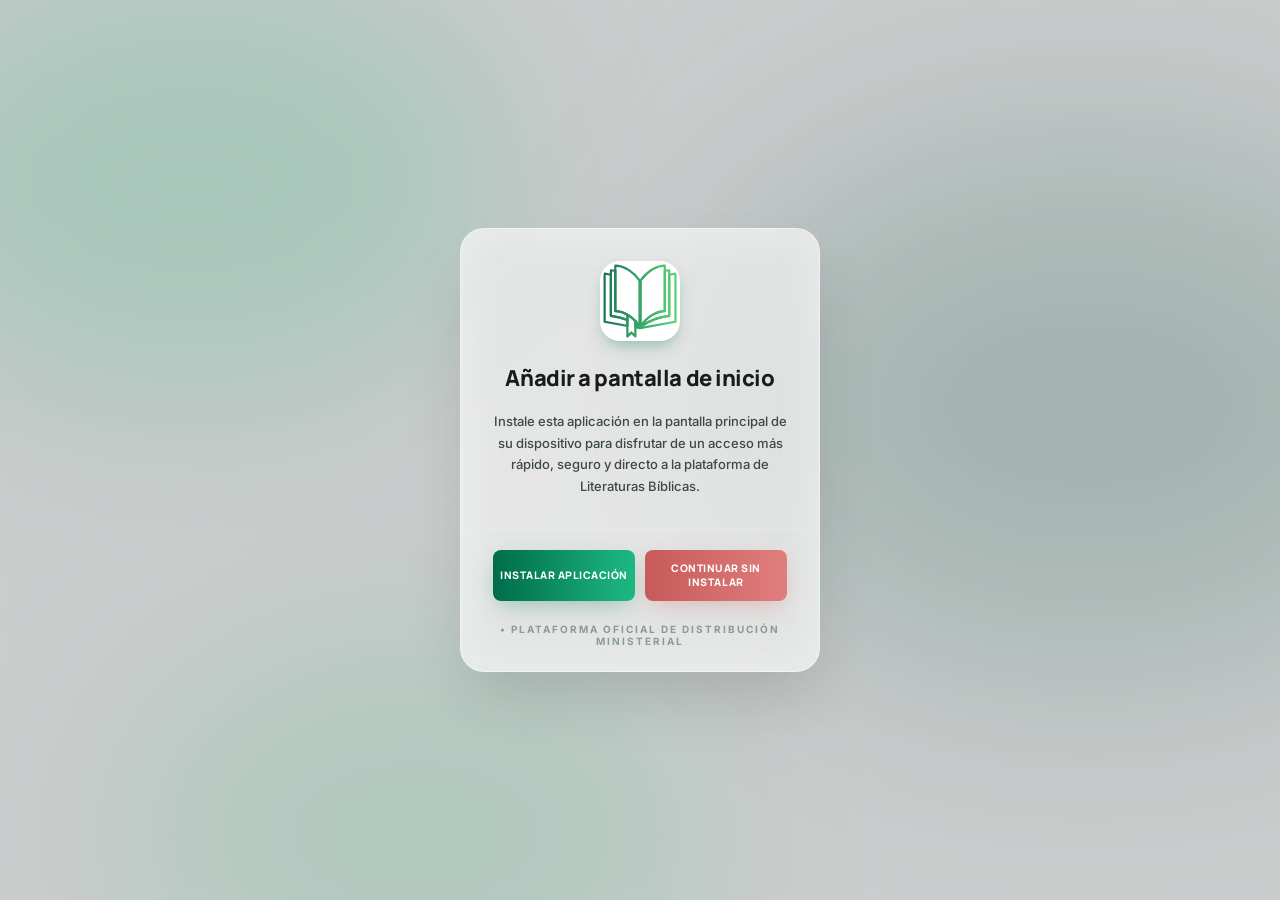
==== commit 2b6476fb: "icono svg" ====
--- a/index.html
+++ b/index.html
@@ -13,15 +13,14 @@
     <meta name="application-name" content="Lit. Bíblicas" />
     <meta name="theme-color" content="#006c4a" />
 
-    <link rel="apple-touch-icon" href="icon-192.png" />
-    <link rel="apple-touch-icon" sizes="180x180" href="icon-192.png" />
+    <link rel="apple-touch-icon" href="icono.svg" />
+    <link rel="apple-touch-icon" sizes="180x180" href="icono.svg" />
     <link rel="manifest" href="manifest.json" />
-    <link rel="icon" type="image/png" href="icon-192.png" />
+    <link rel="icon" type="image/svg+xml" href="icono.svg" />
 
     <link href="https://fonts.googleapis.com/css2?family=Manrope:wght@400;500;600;700;800&family=Inter:wght@300;400;500;600&display=swap" rel="stylesheet"/>
     
-    <!-- Archivo de estilos externo -->
-    <link rel="stylesheet" href="style.css" />
+    <link rel="stylesheet" href="style.css" /> 
 </head>
 <body>
 
@@ -40,19 +39,19 @@
 </svg>
 
 <div class="redirect-screen hidden" id="redirectScreen">
-    <img src="icon-192.png" srcset="icon-192.png 1x, icon-512.png 2x" alt="Icono" class="app-icon-preview">
+    <img src="icono.svg" alt="Icono" class="app-icon-preview">
     <div>
         <p style="font-family:'Manrope',sans-serif;font-size:1.1rem;font-weight:800;color:#042d1e;margin-bottom:4px;">Literaturas Bíblicas</p>
         <p style="font-size:0.75rem;color:var(--on-surface-variant);font-weight:500;">Abriendo la plataforma…</p>
     </div>
     <div class="spinner"></div>
-    <p class="brand-footer">• Plataforma Oficial de Distribución Ministerial</p>
+    <p class="brand-footer">• Plataforma Oficial de Distribución Ministerial •</p>
 </div>
 
 <div class="modal-overlay hidden" id="modalOverlay">
     <div class="modal" id="modal">
         <div class="modal-body" id="modalBody">
-            <img src="icon-192.png" srcset="icon-192.png 1x, icon-512.png 2x" alt="Icono" class="app-icon-preview">
+            <img src="icono.svg" alt="Icono" class="app-icon-preview">
             
             <h2 class="modal-title" id="modalTitle">Añadir a pantalla de inicio</h2>
             
@@ -60,7 +59,6 @@
                 Instale esta aplicación en la pantalla principal de su dispositivo para disfrutar de un acceso más rápido, seguro y directo a la plataforma de Literaturas Bíblicas.
             </p>
             
-            <!-- Las instrucciones están ocultas inicialmente para no ocupar espacio -->
             <div class="steps hidden" id="stepsBox"></div>
         </div>
         
